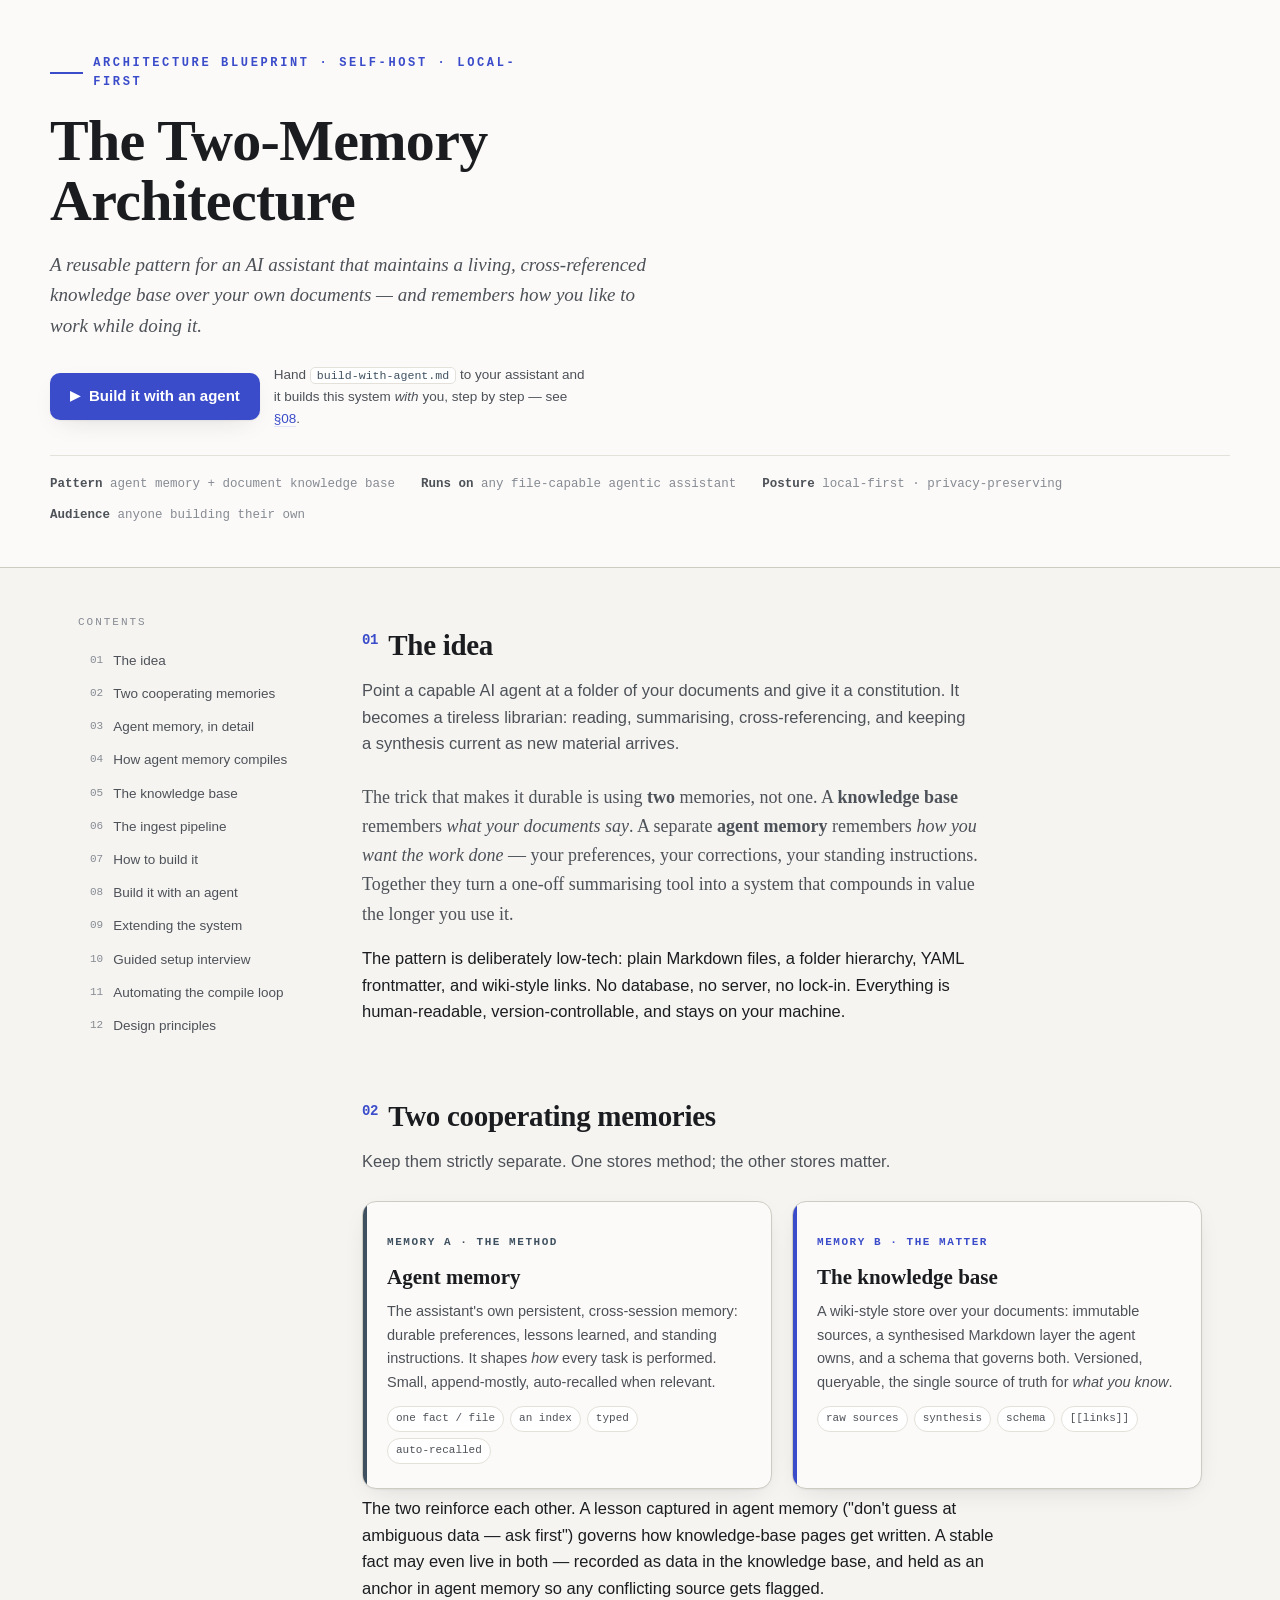
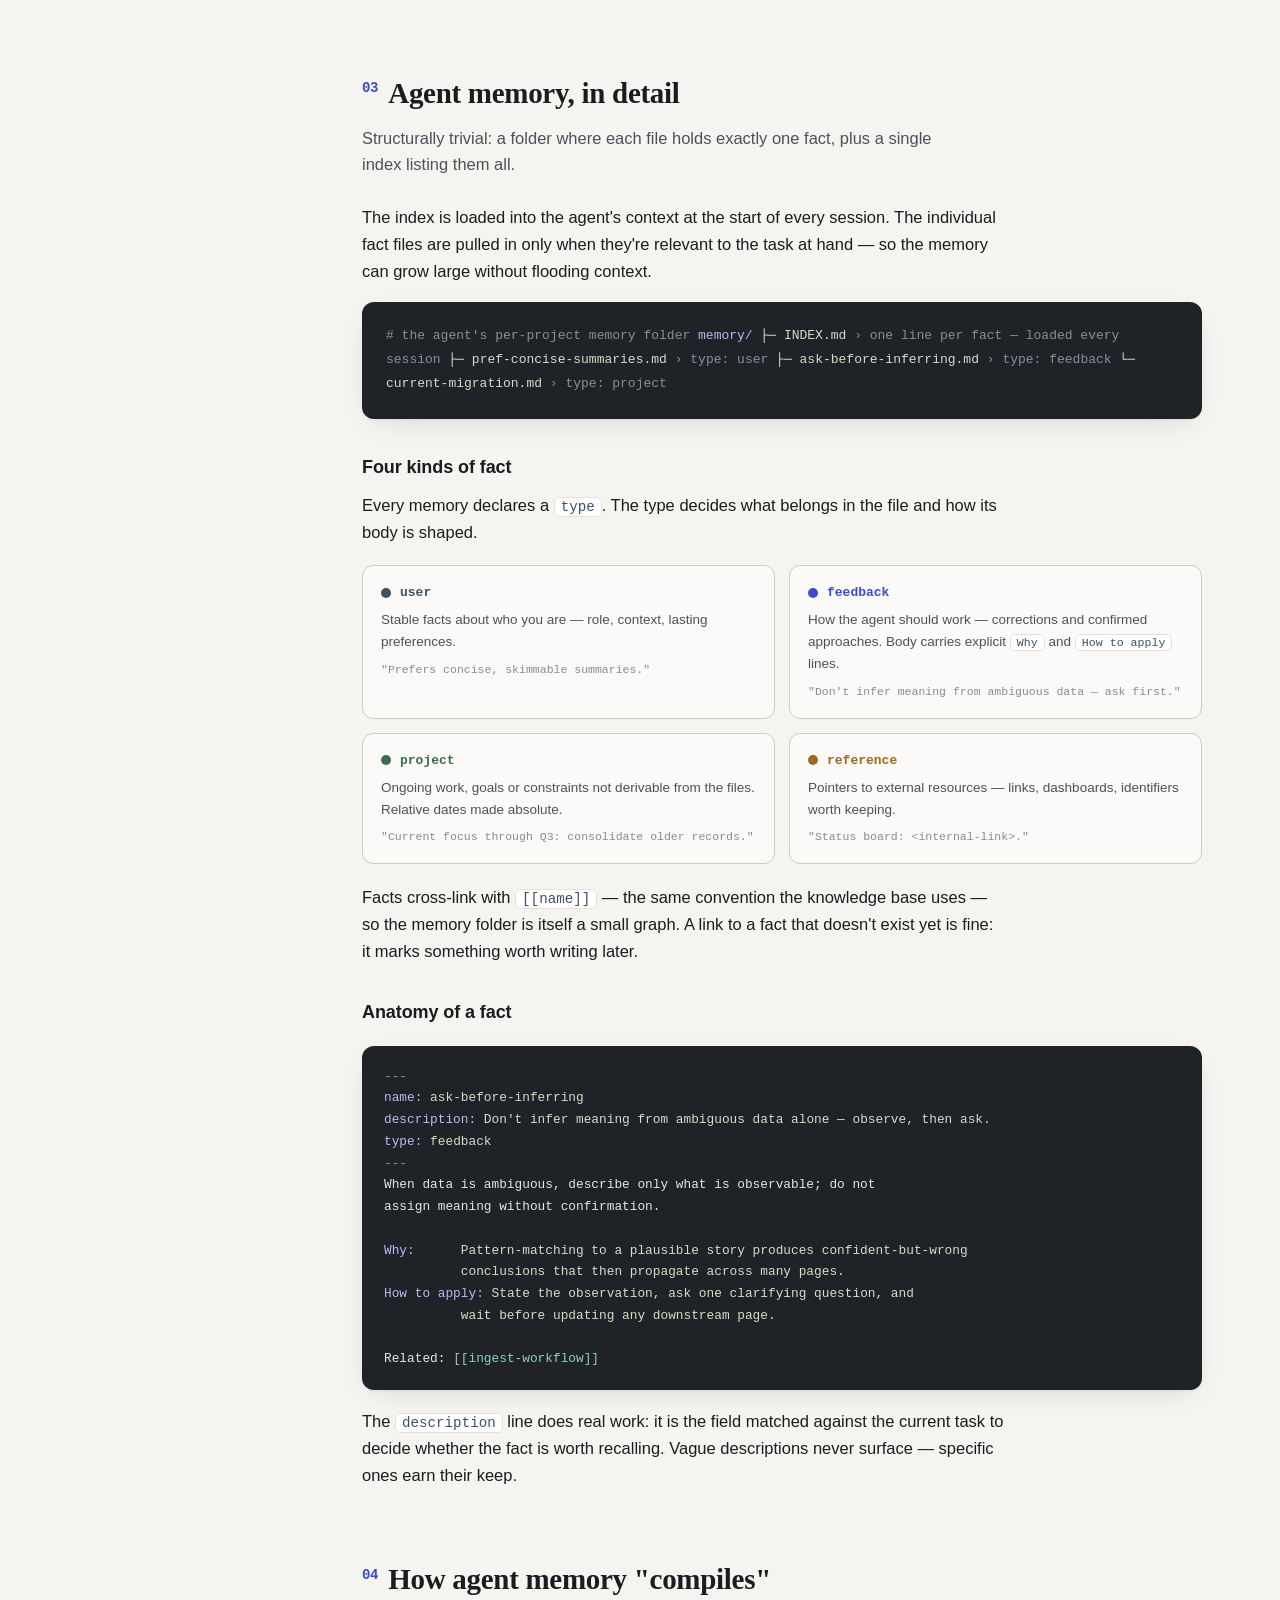
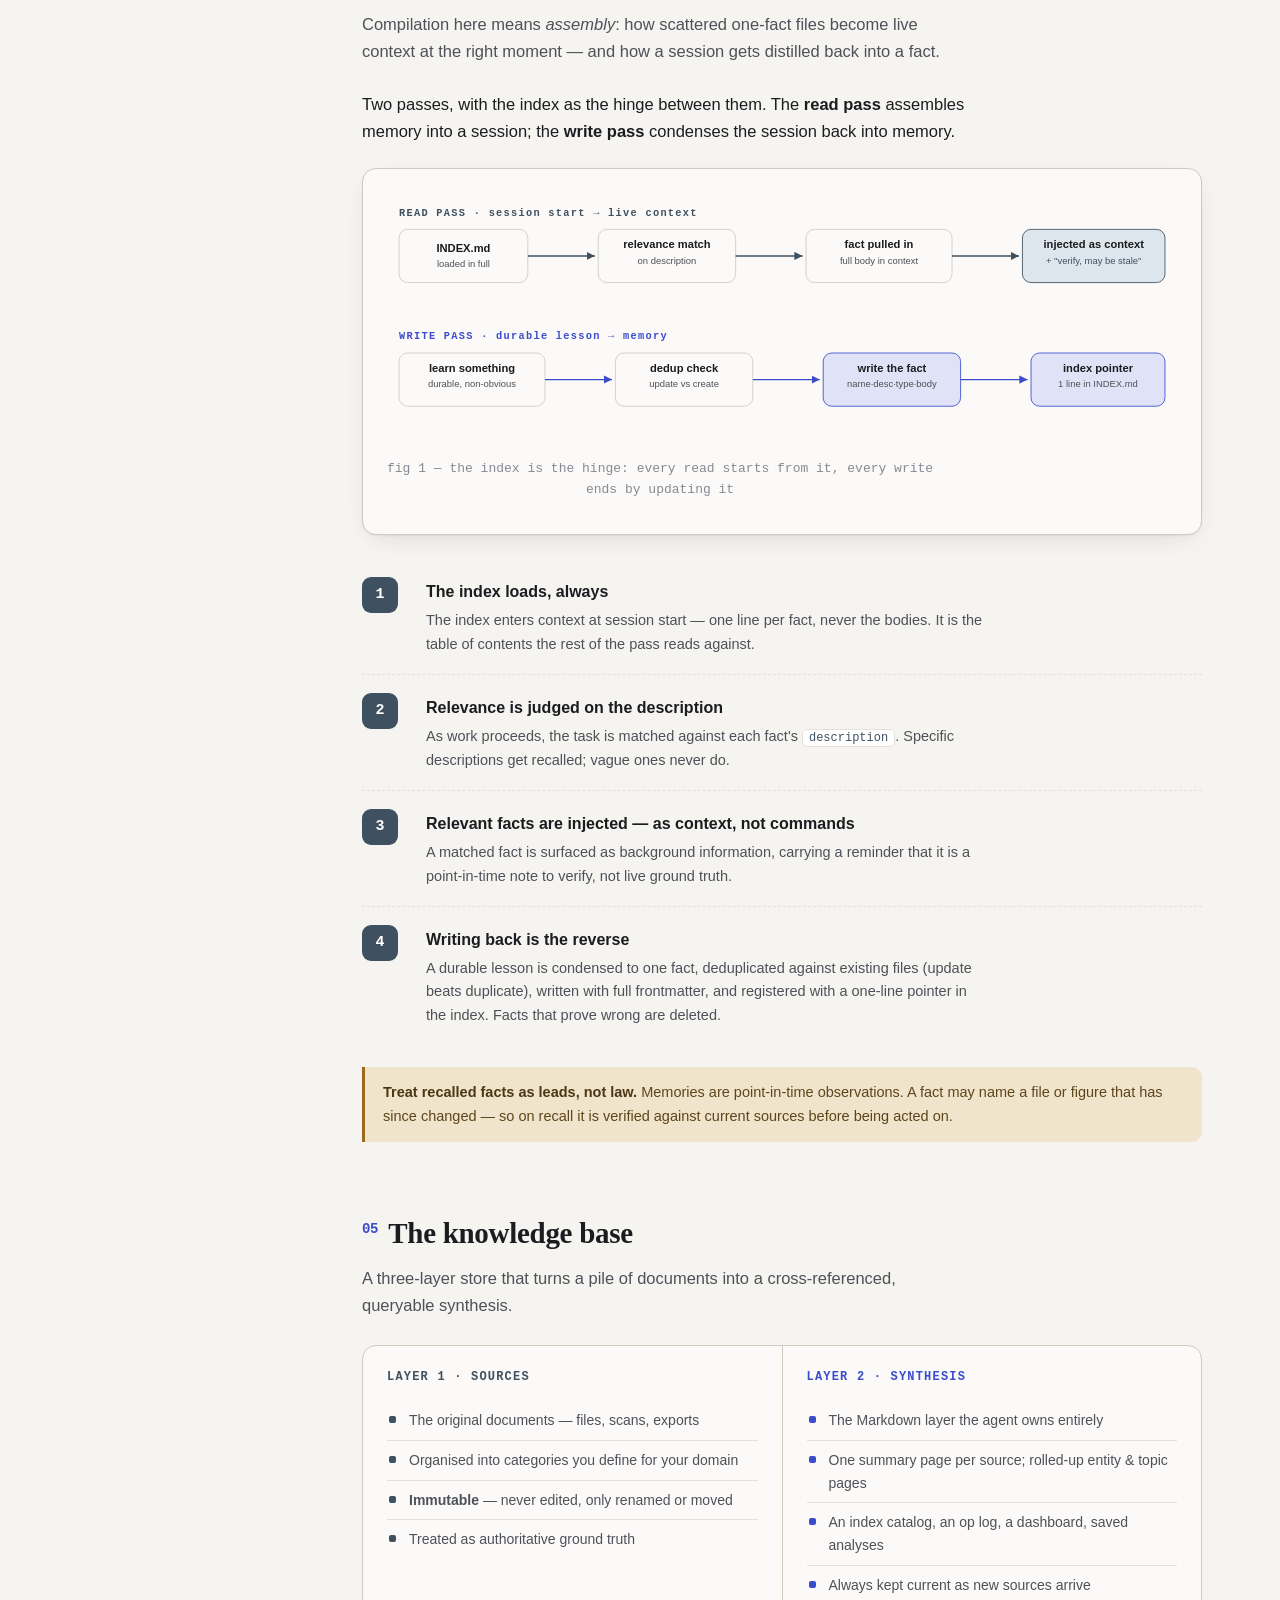
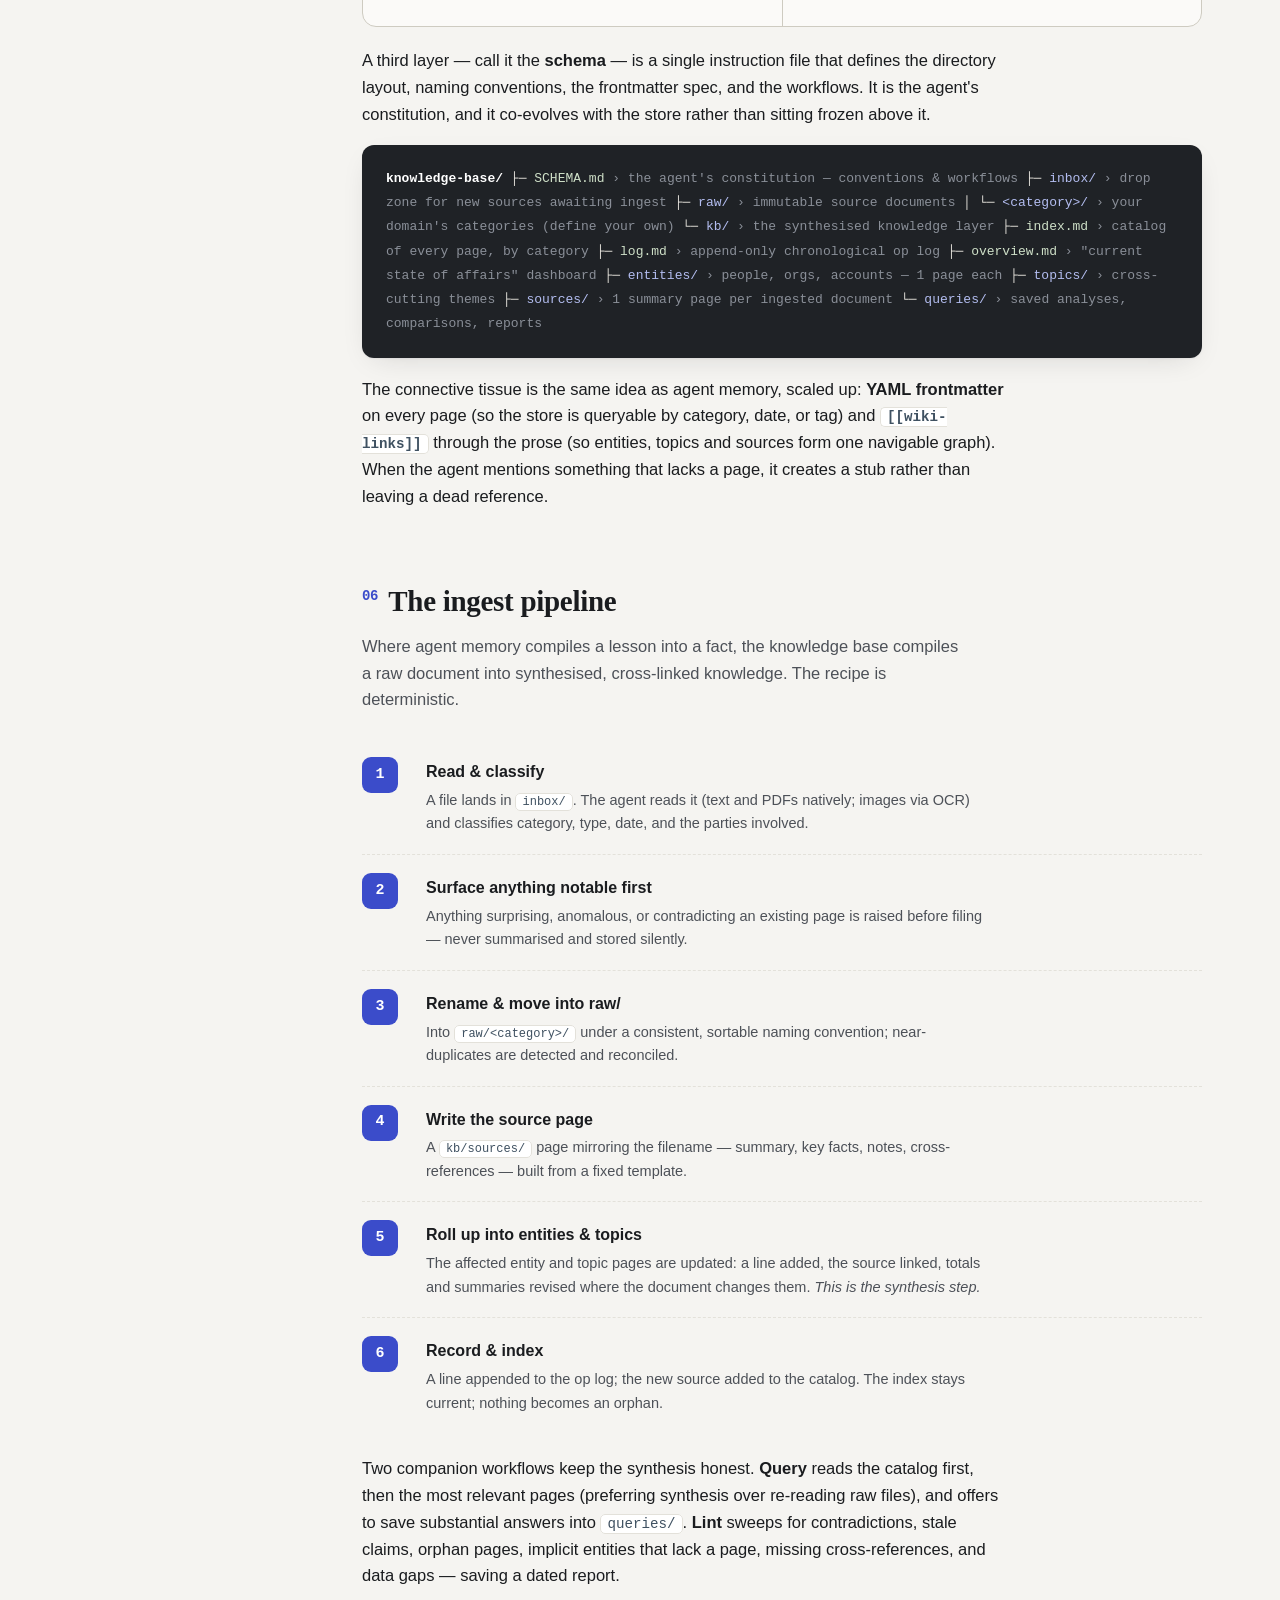
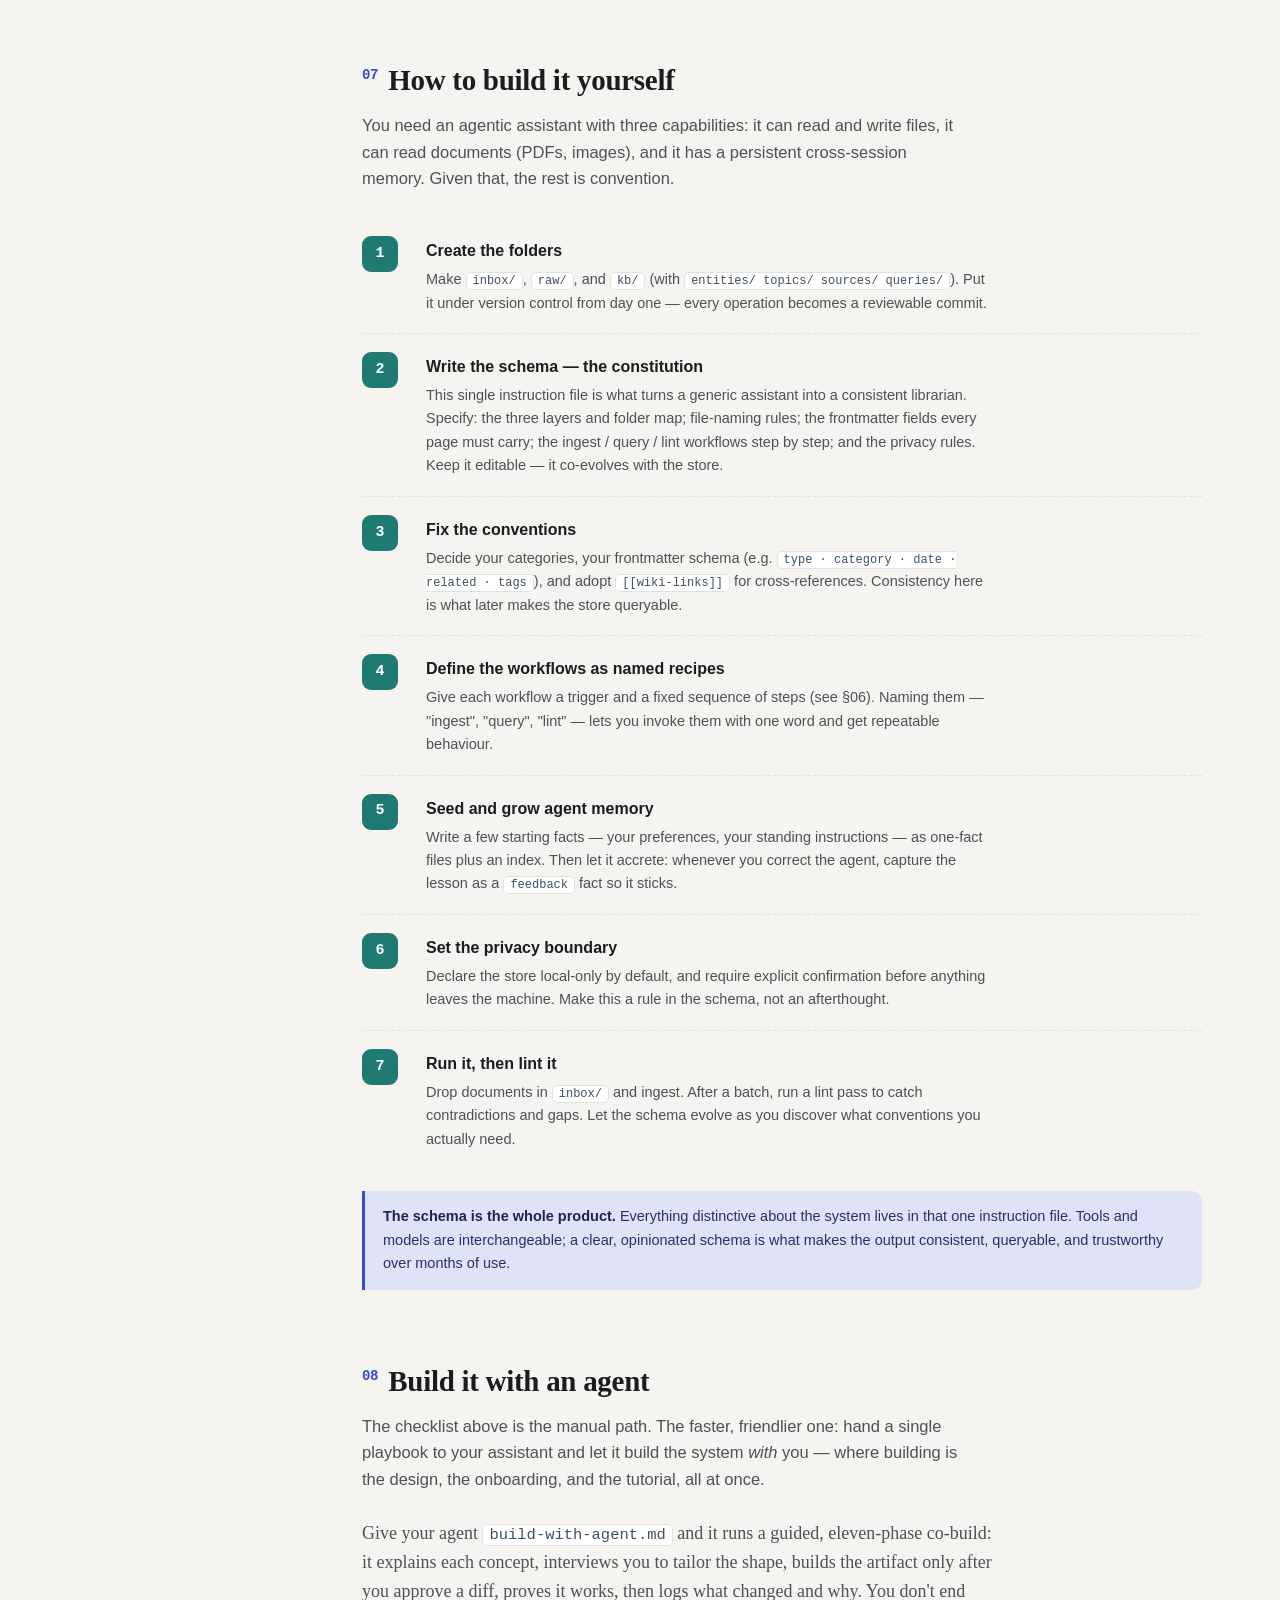
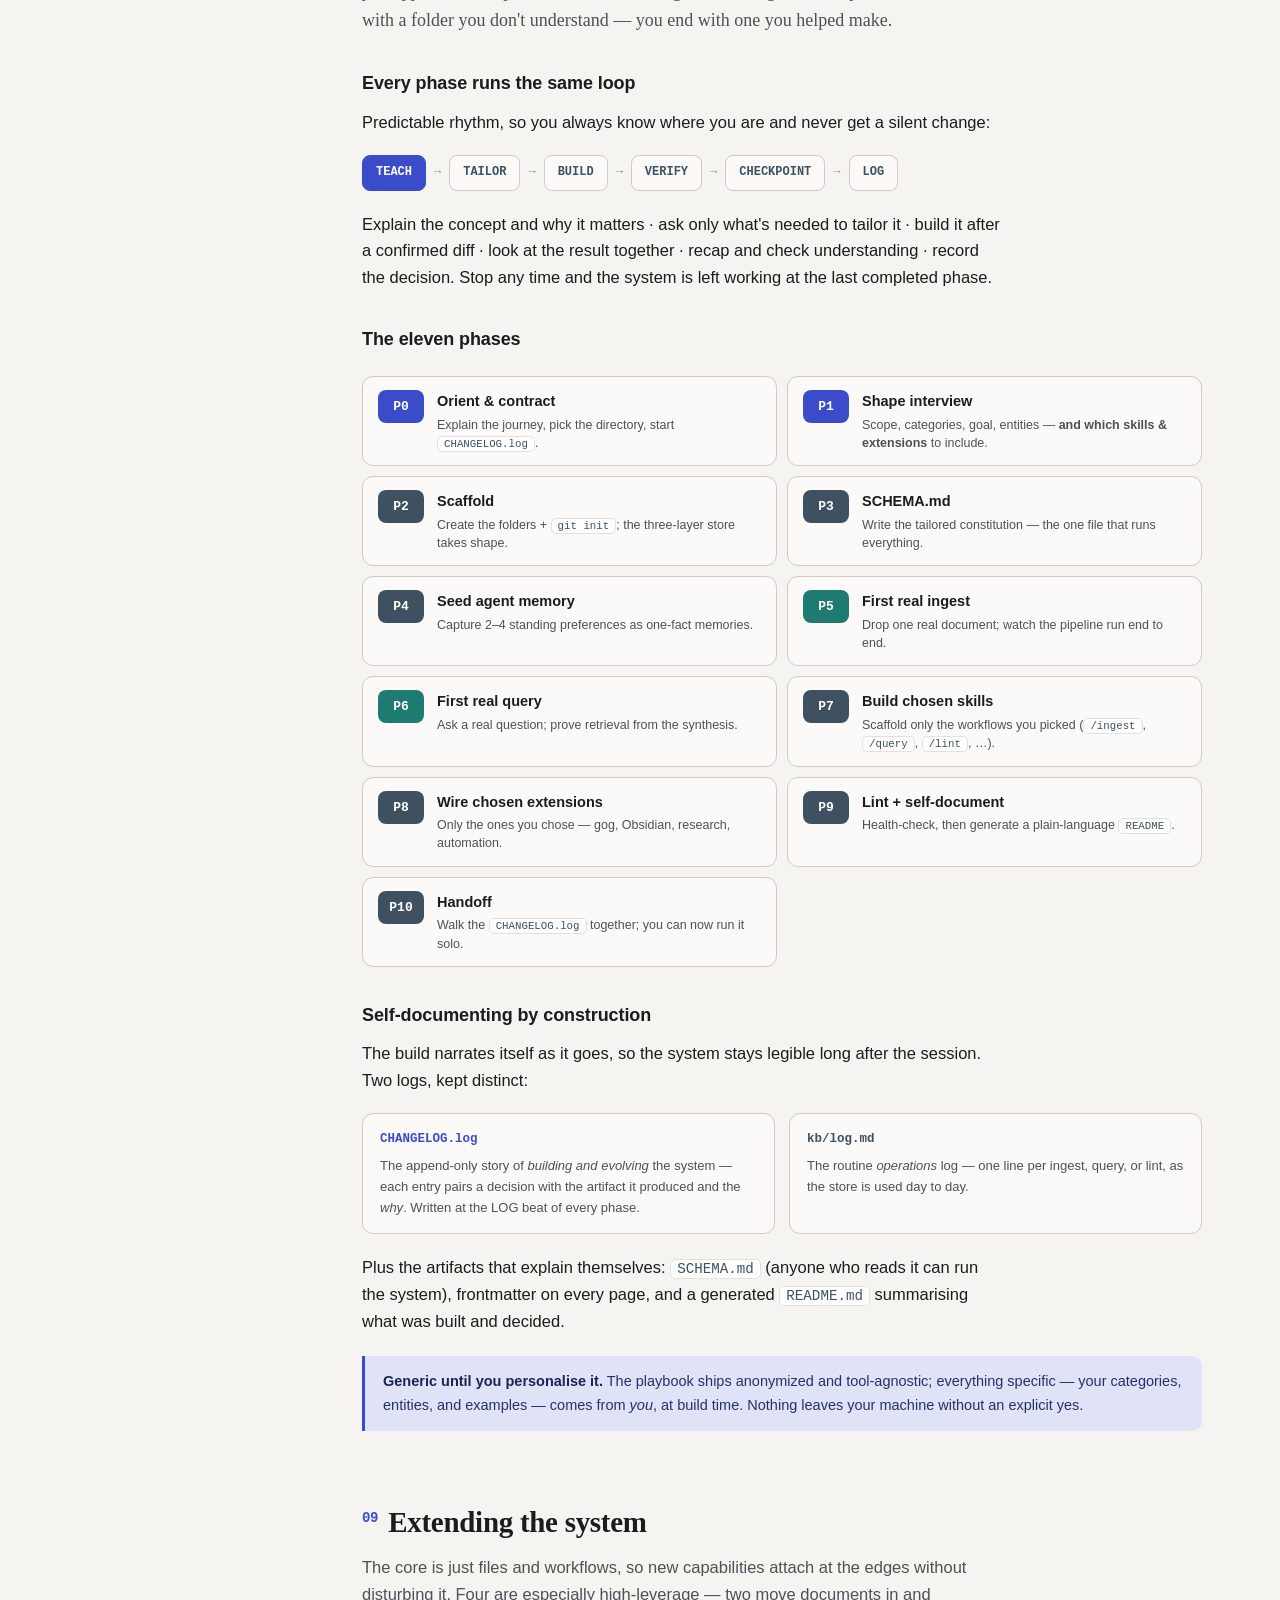
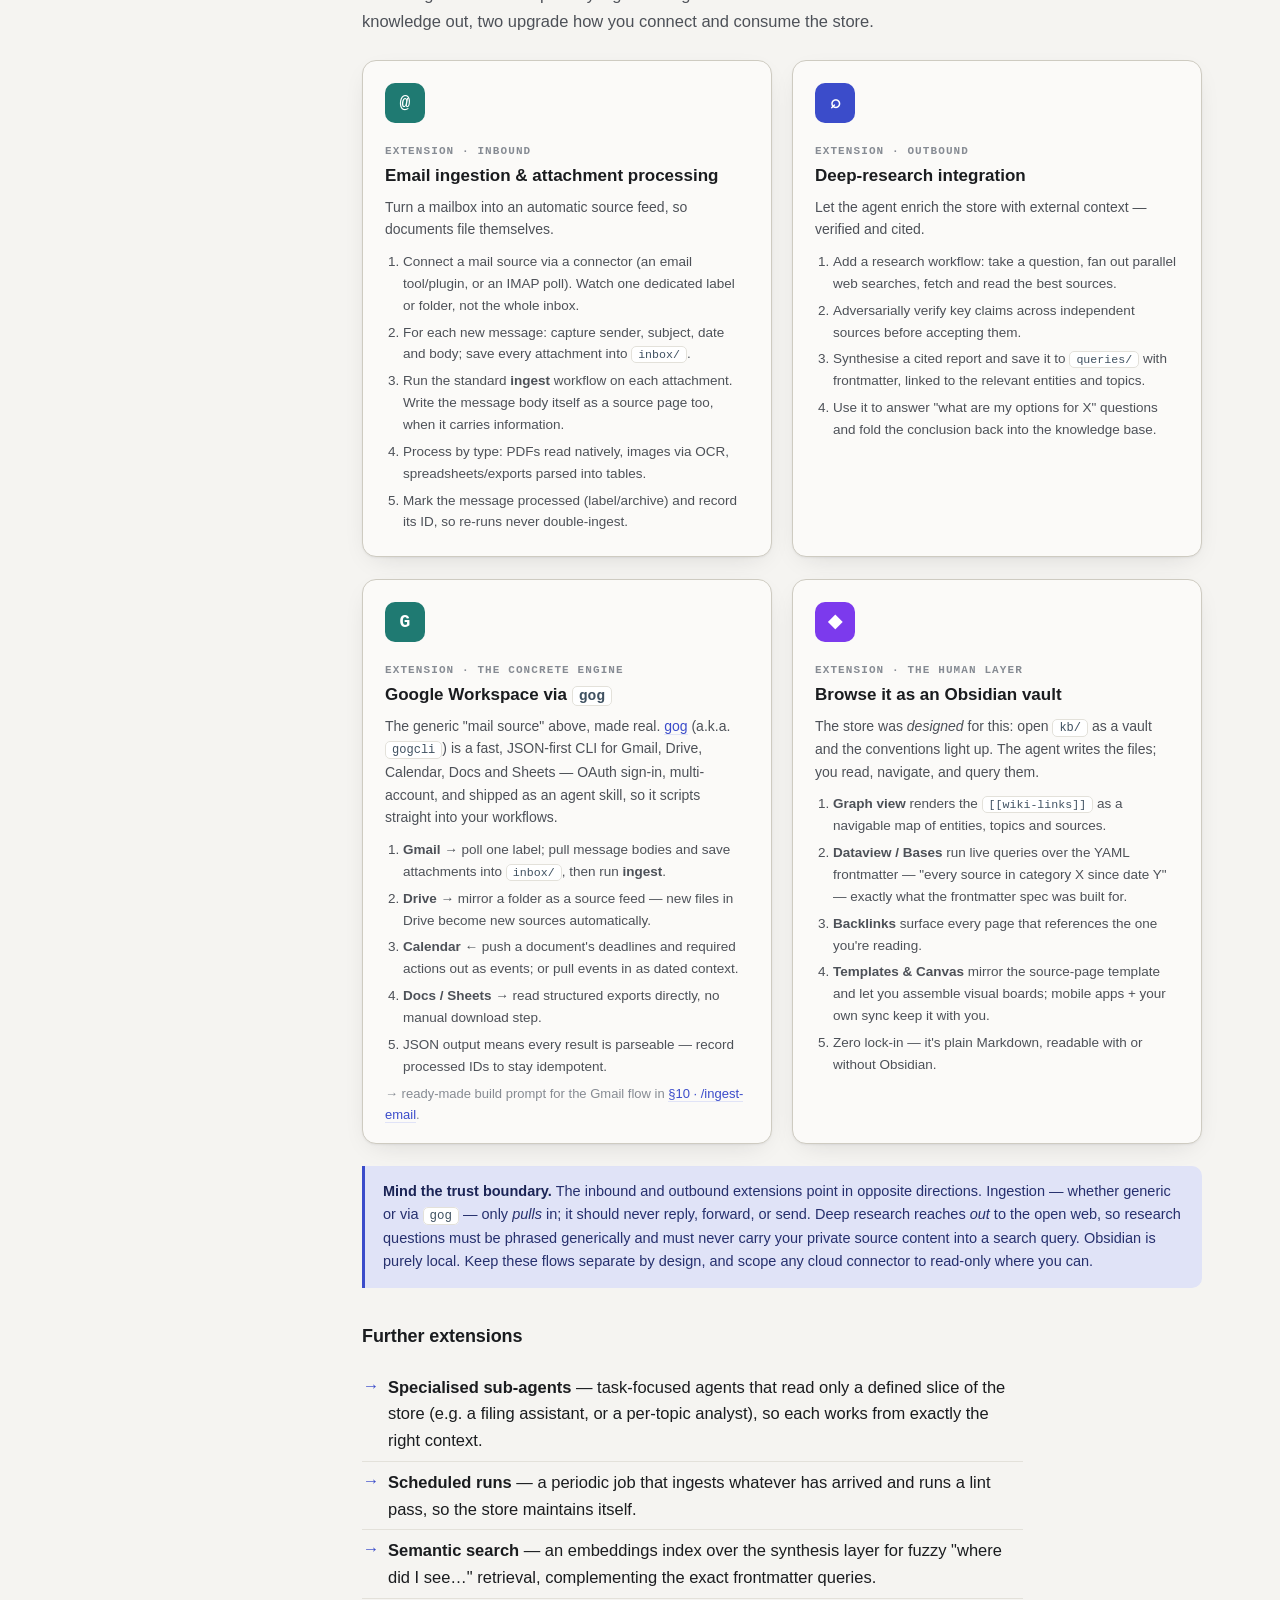
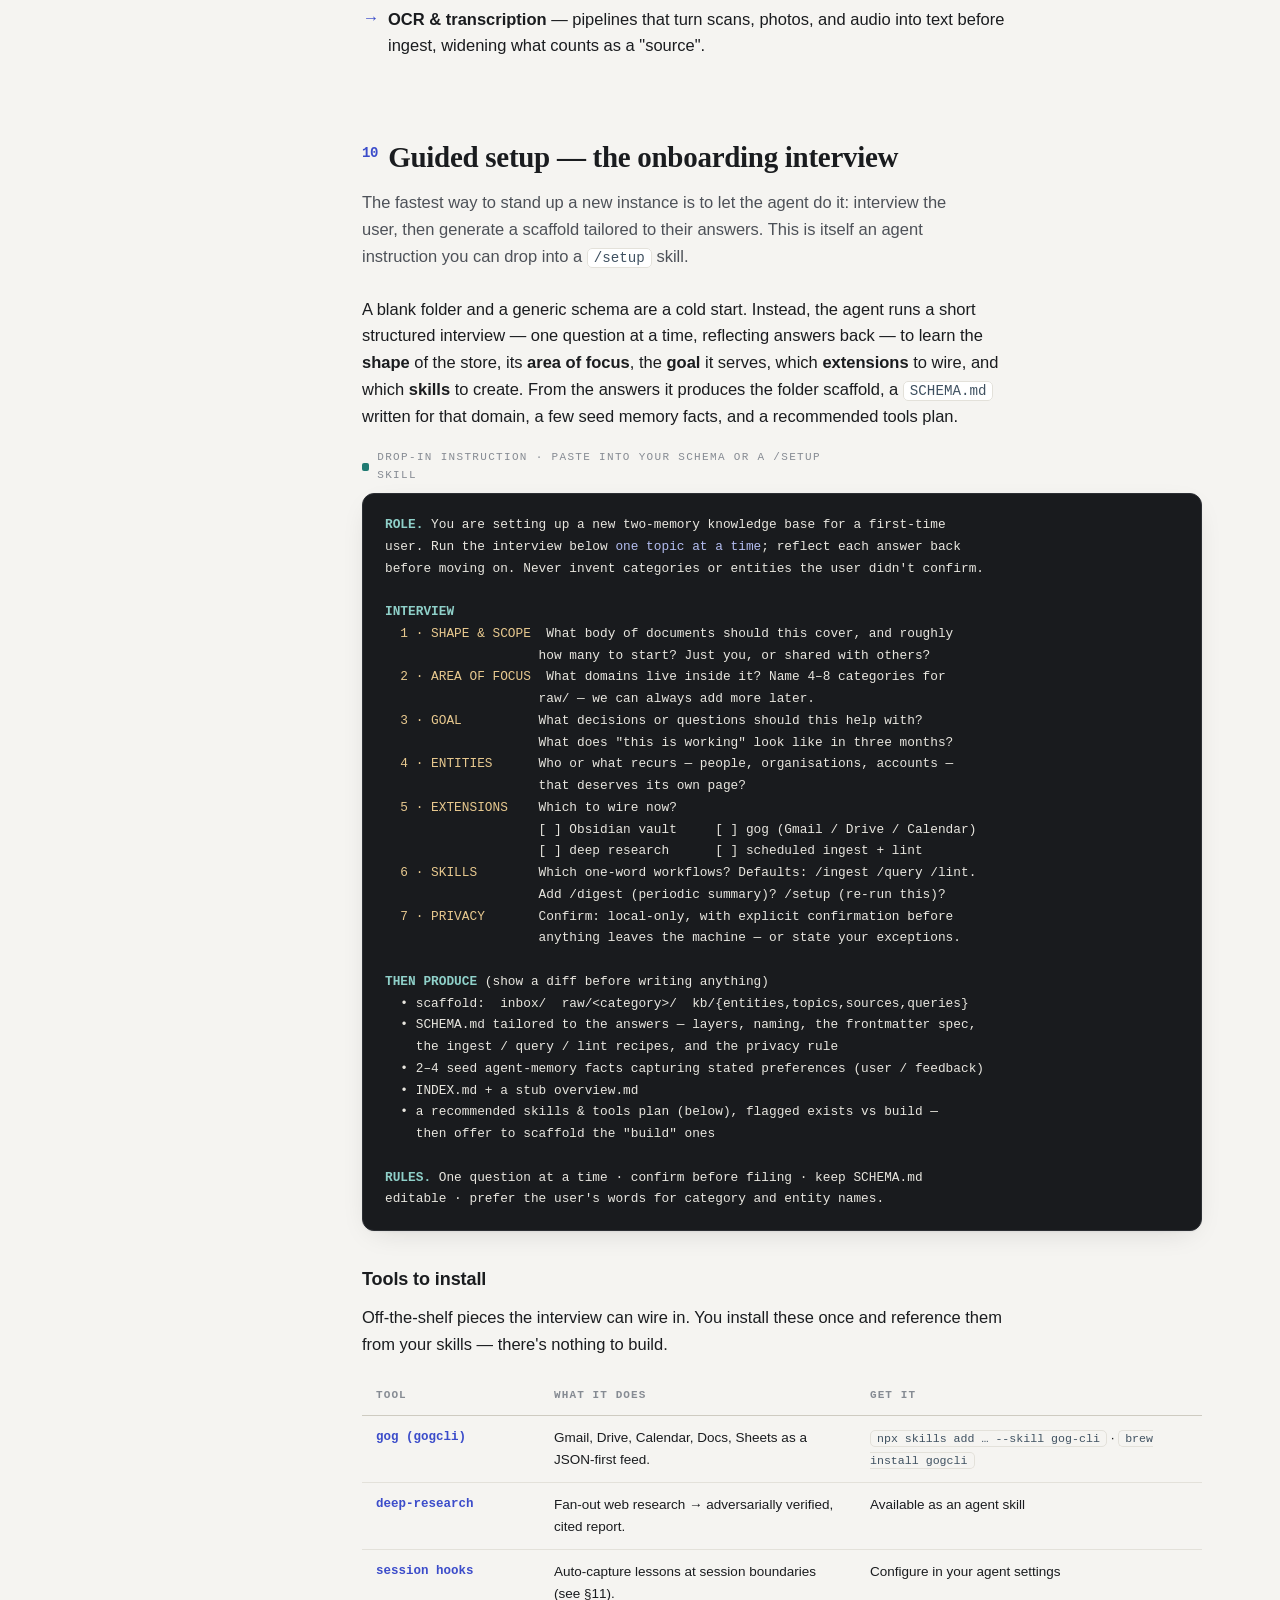
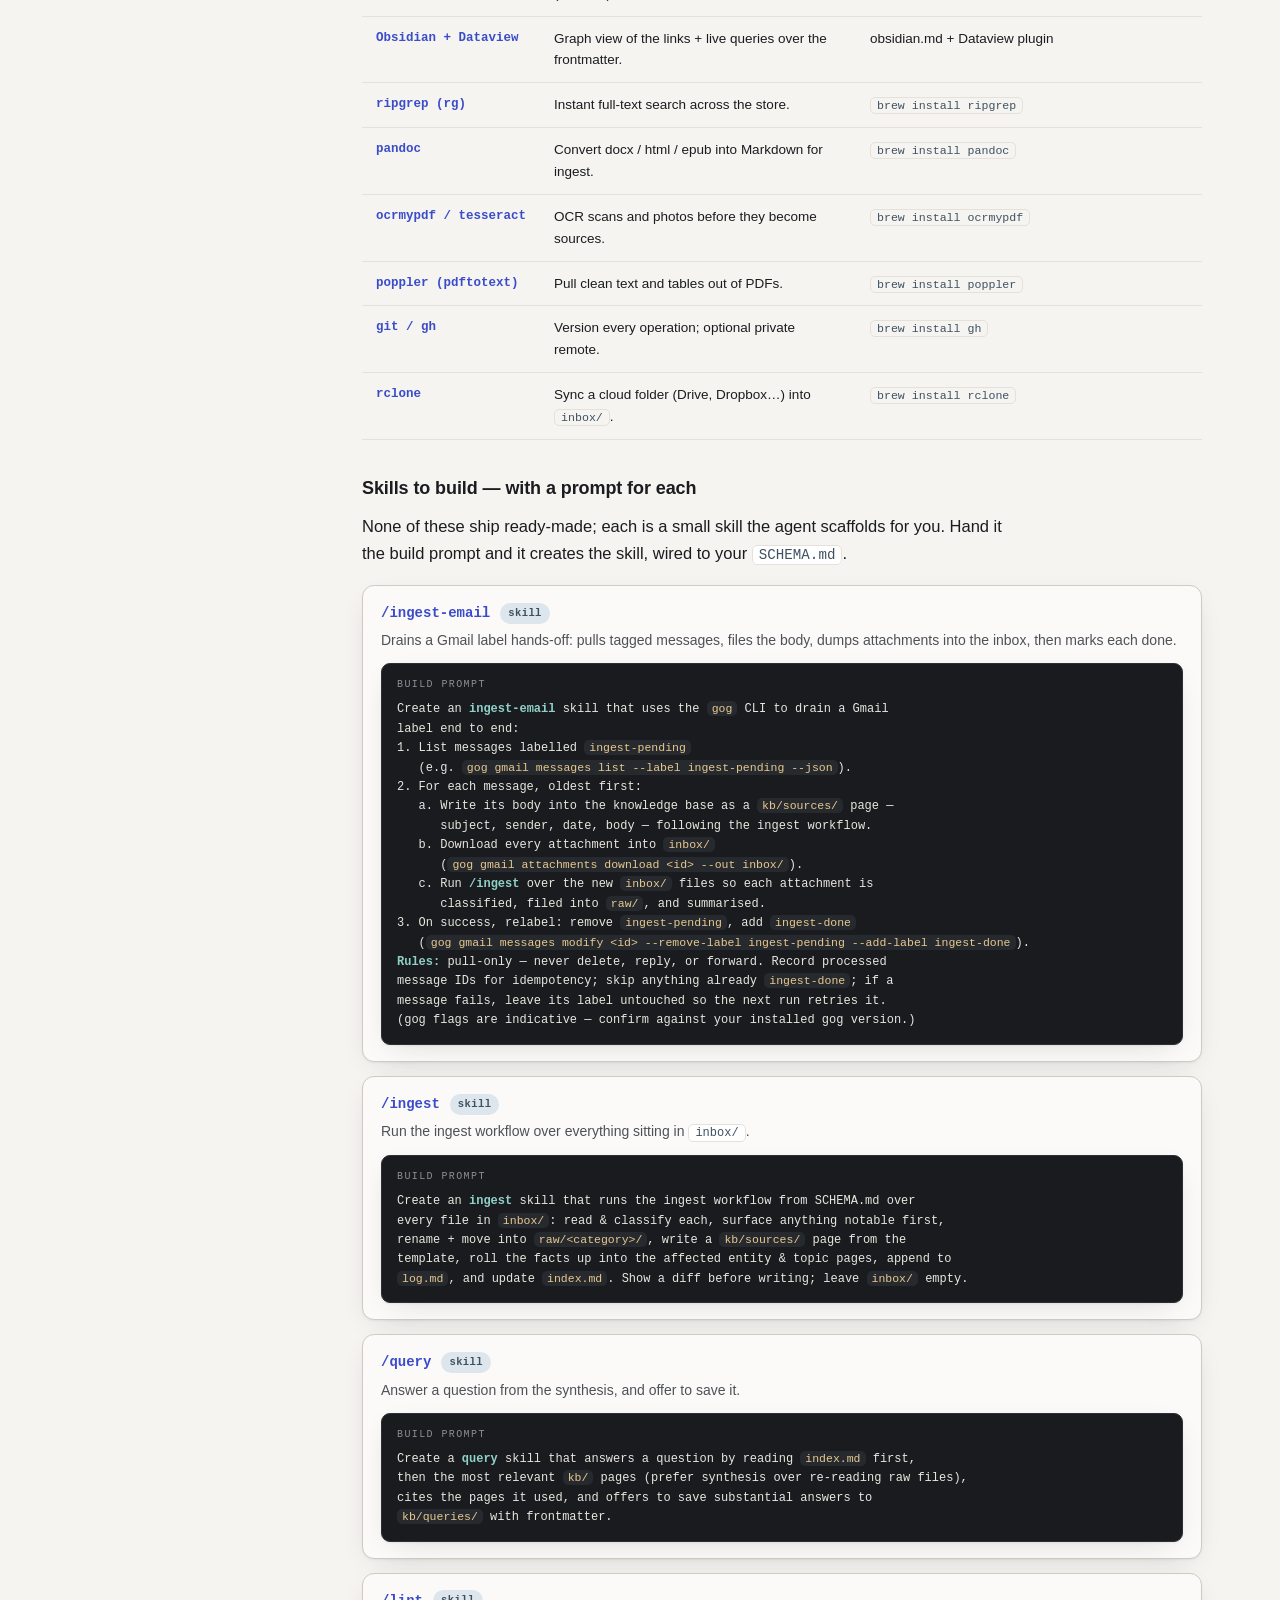
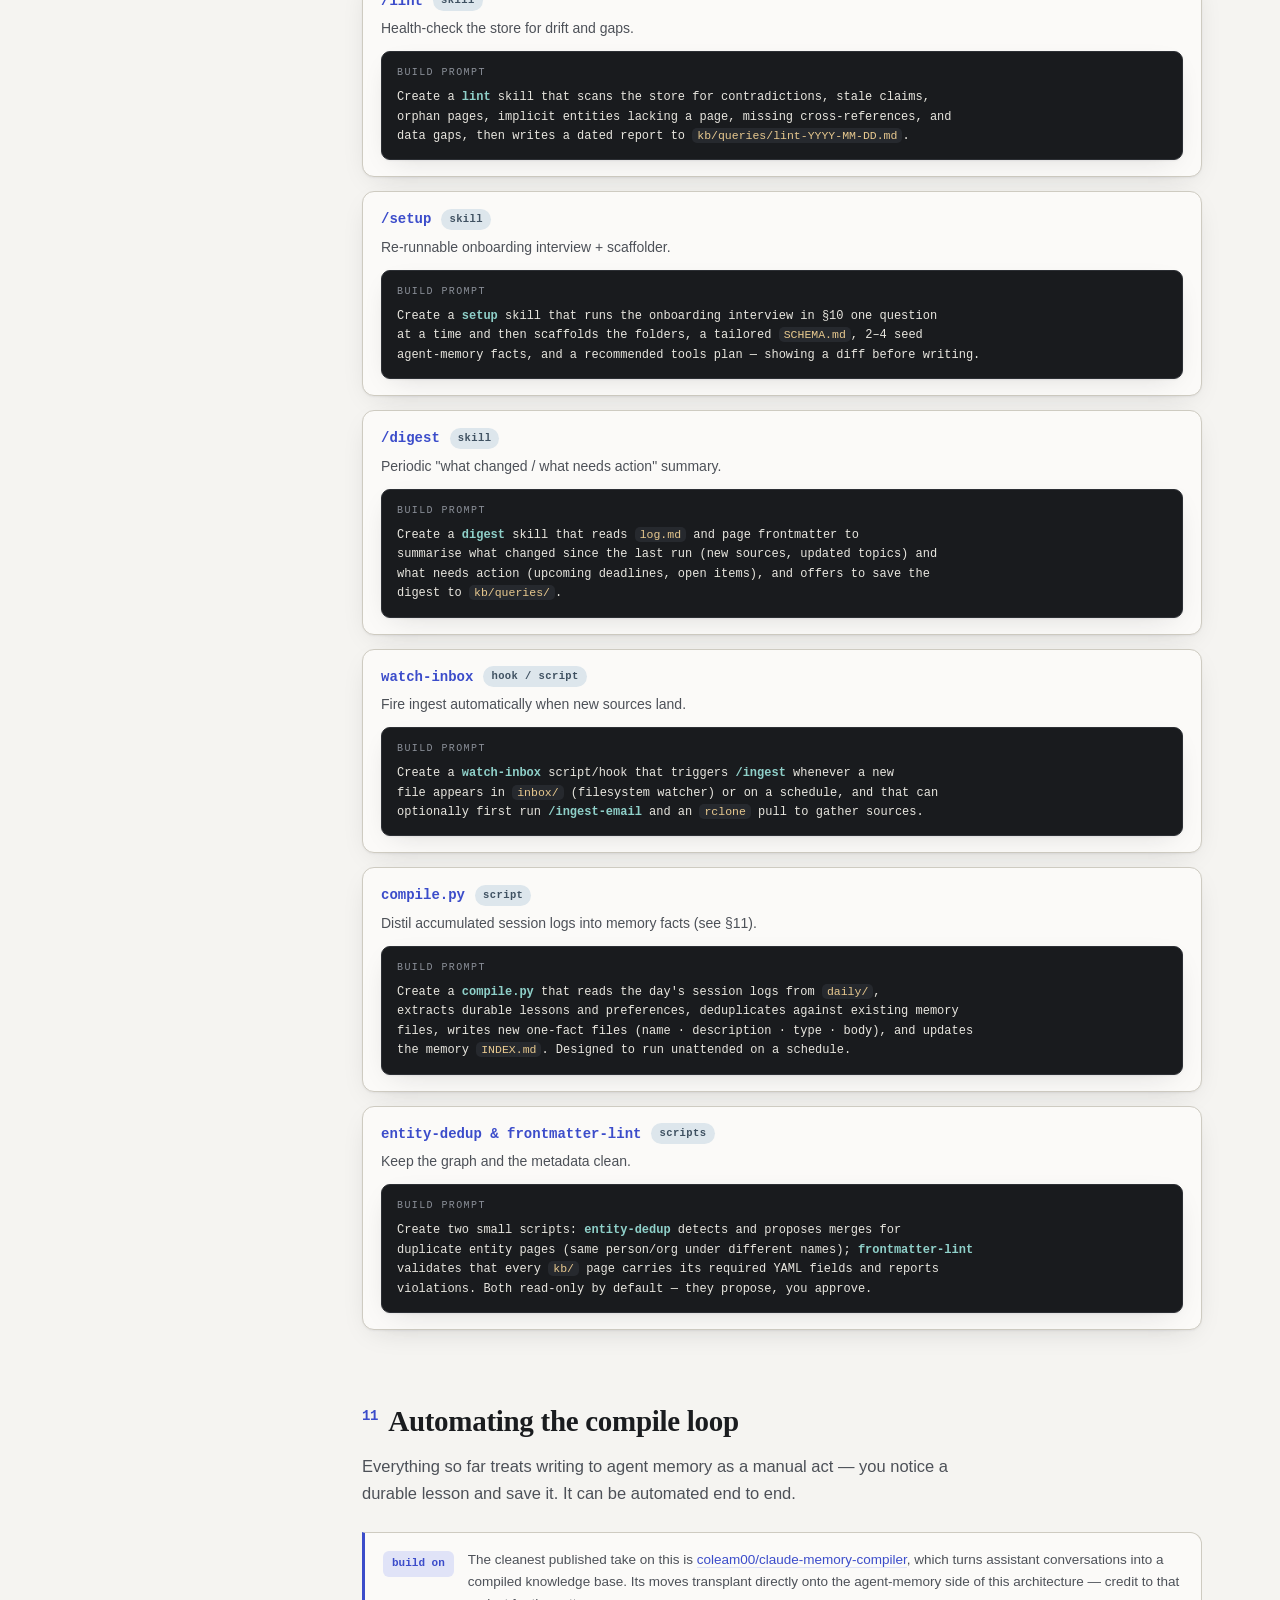
==== index.html @ e323eca2 "Initial commit: amanu — agent-driven two-memory knowledge base Point an AI agent at this repo; it re" ====
<!DOCTYPE html>
<html lang="en">
<head>
<meta charset="utf-8">
<meta http-equiv="refresh" content="0; url=knowledge-base-architecture.html">
<link rel="canonical" href="knowledge-base-architecture.html">
<title>amanu — redirecting to the overview…</title>
</head>
<body style="font-family:-apple-system,BlinkMacSystemFont,'Segoe UI',Roboto,sans-serif;background:#f5f4f1;color:#1a1c1f;display:flex;min-height:100vh;align-items:center;justify-content:center;margin:0">
  <p>Redirecting to the <a href="knowledge-base-architecture.html">amanu overview</a>…</p>
</body>
</html>
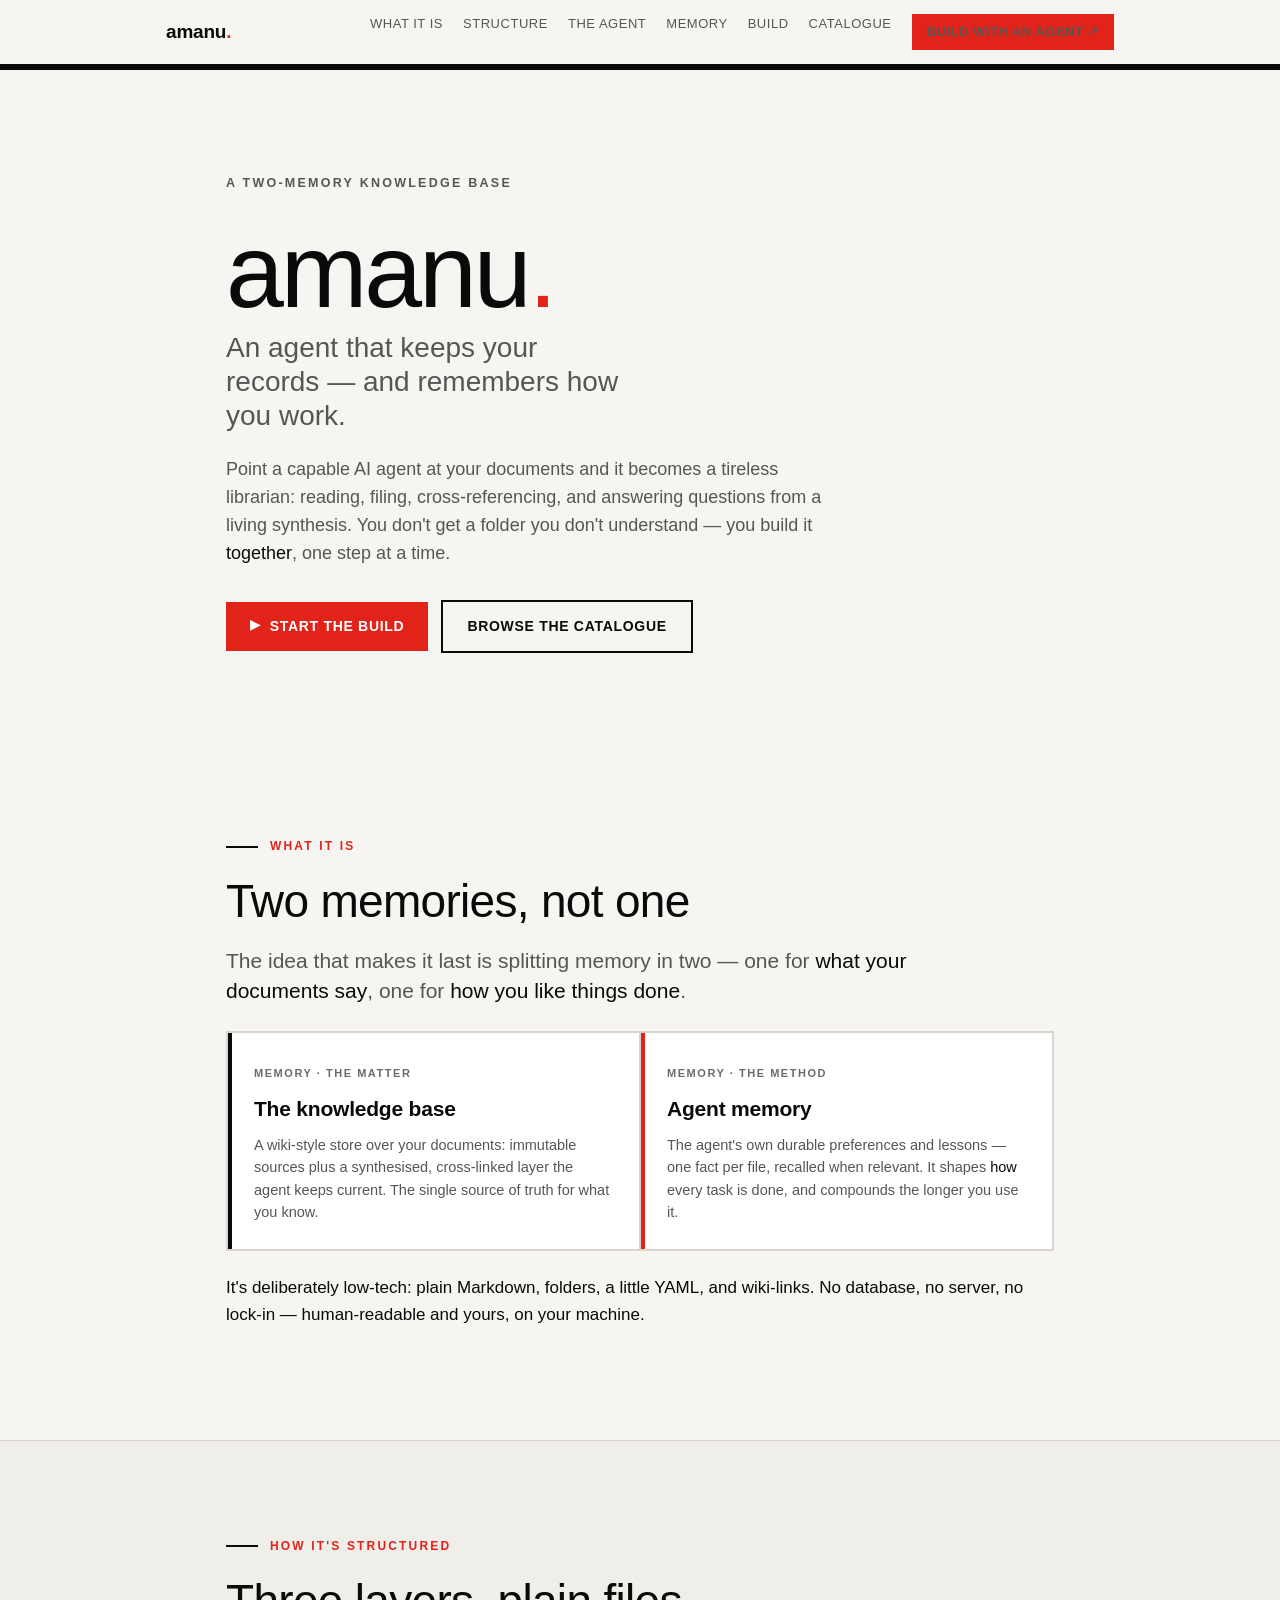
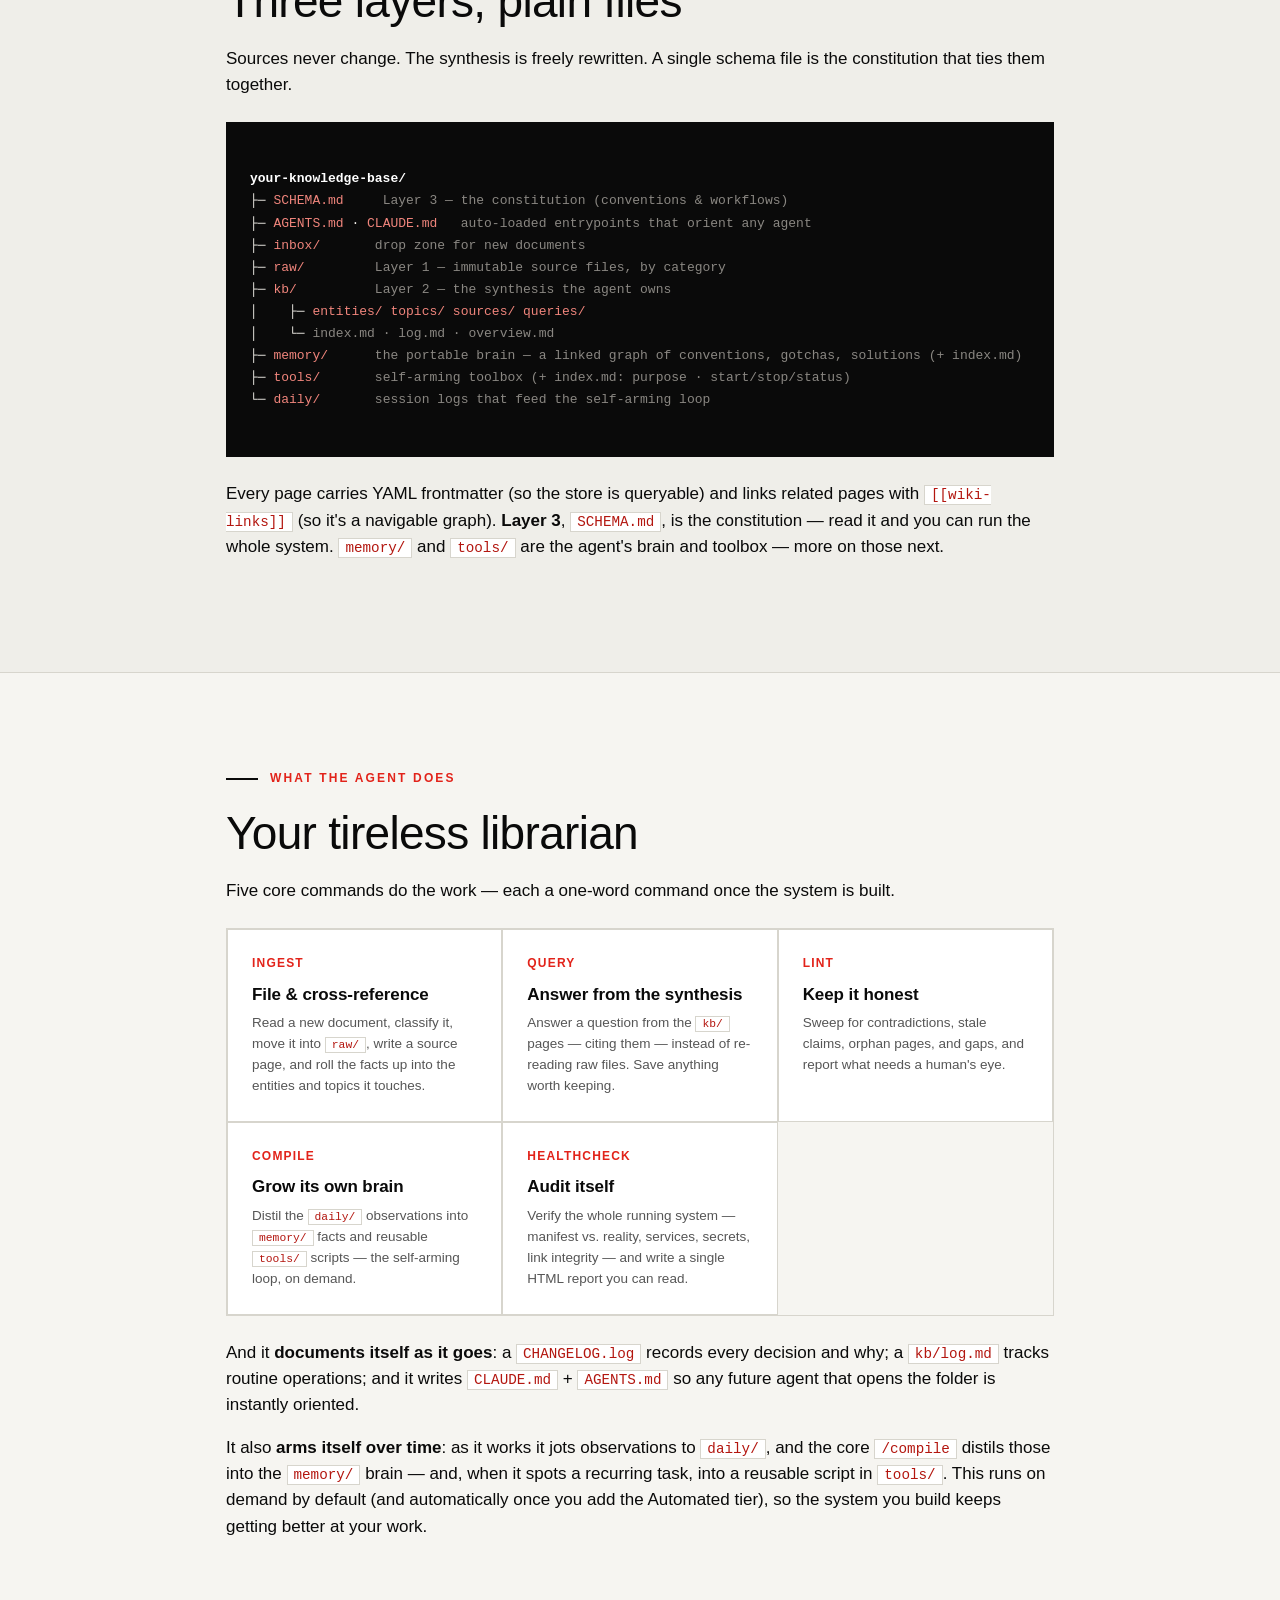
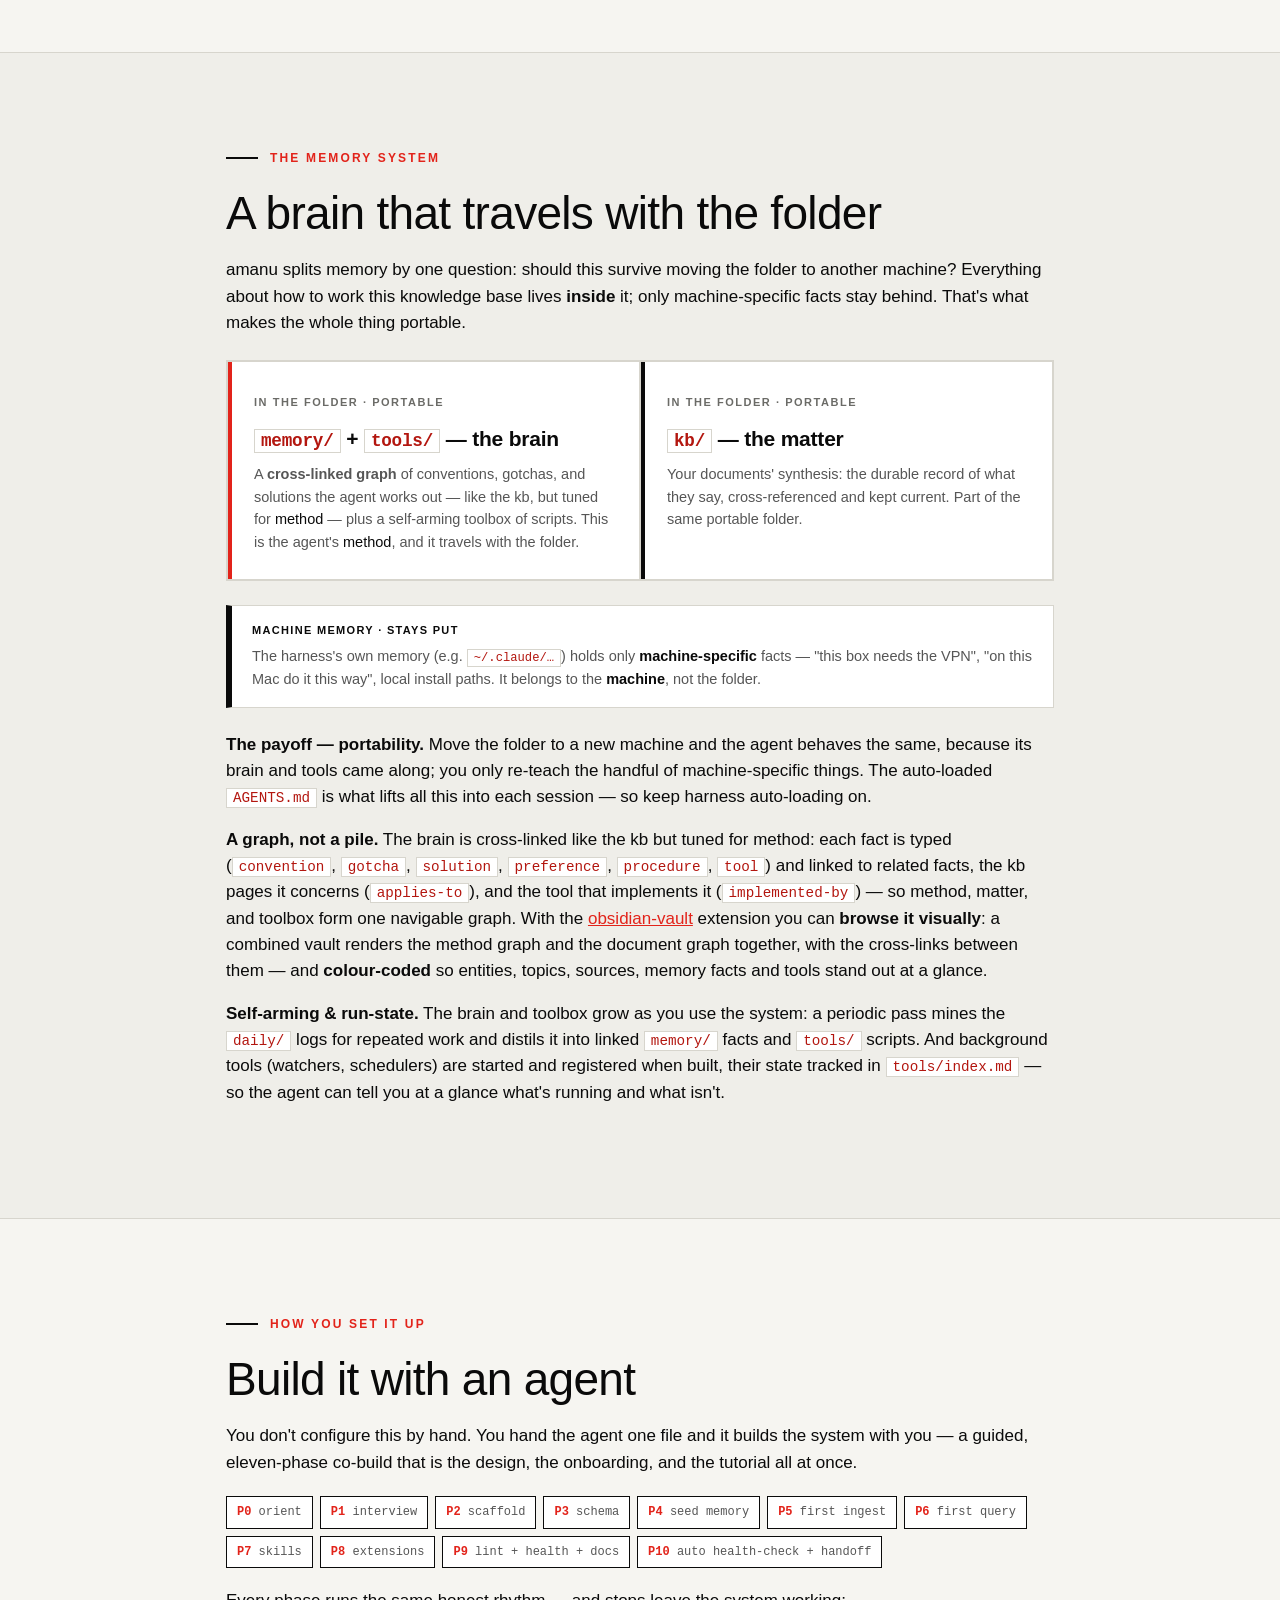
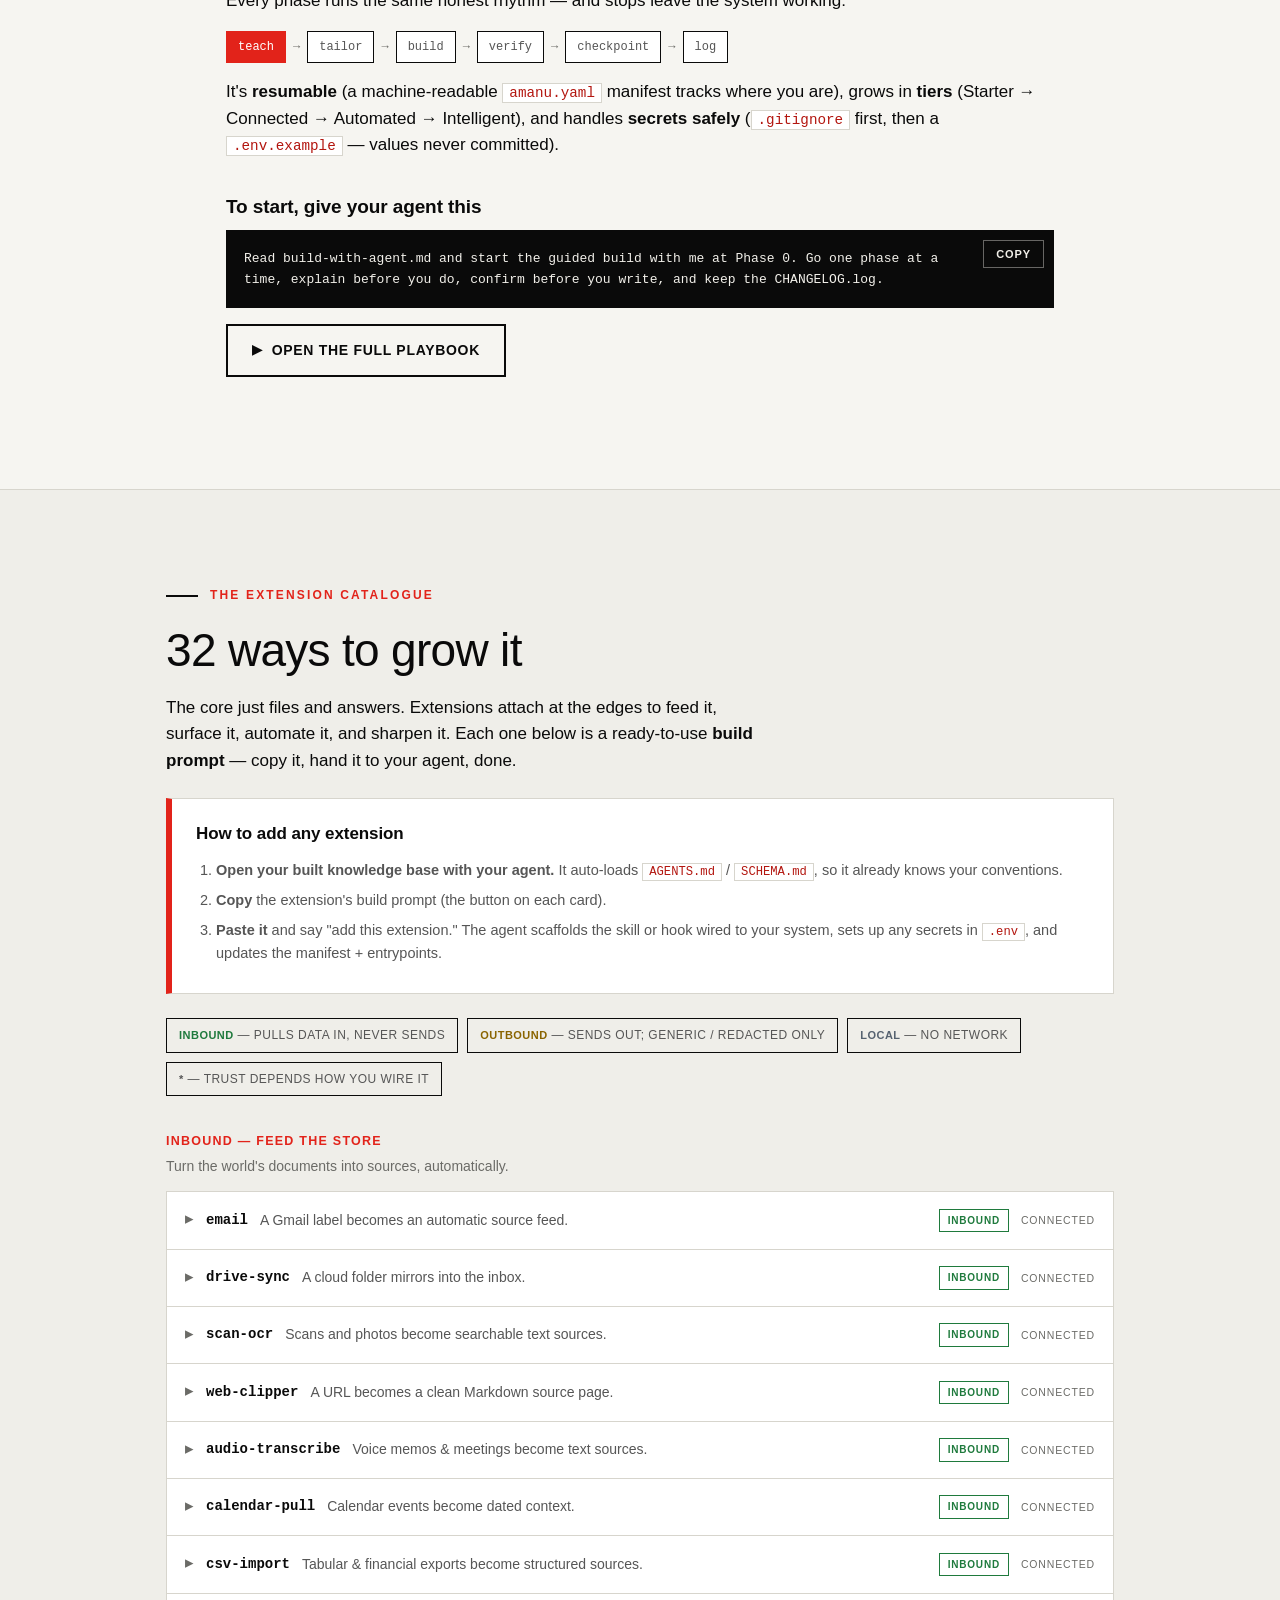
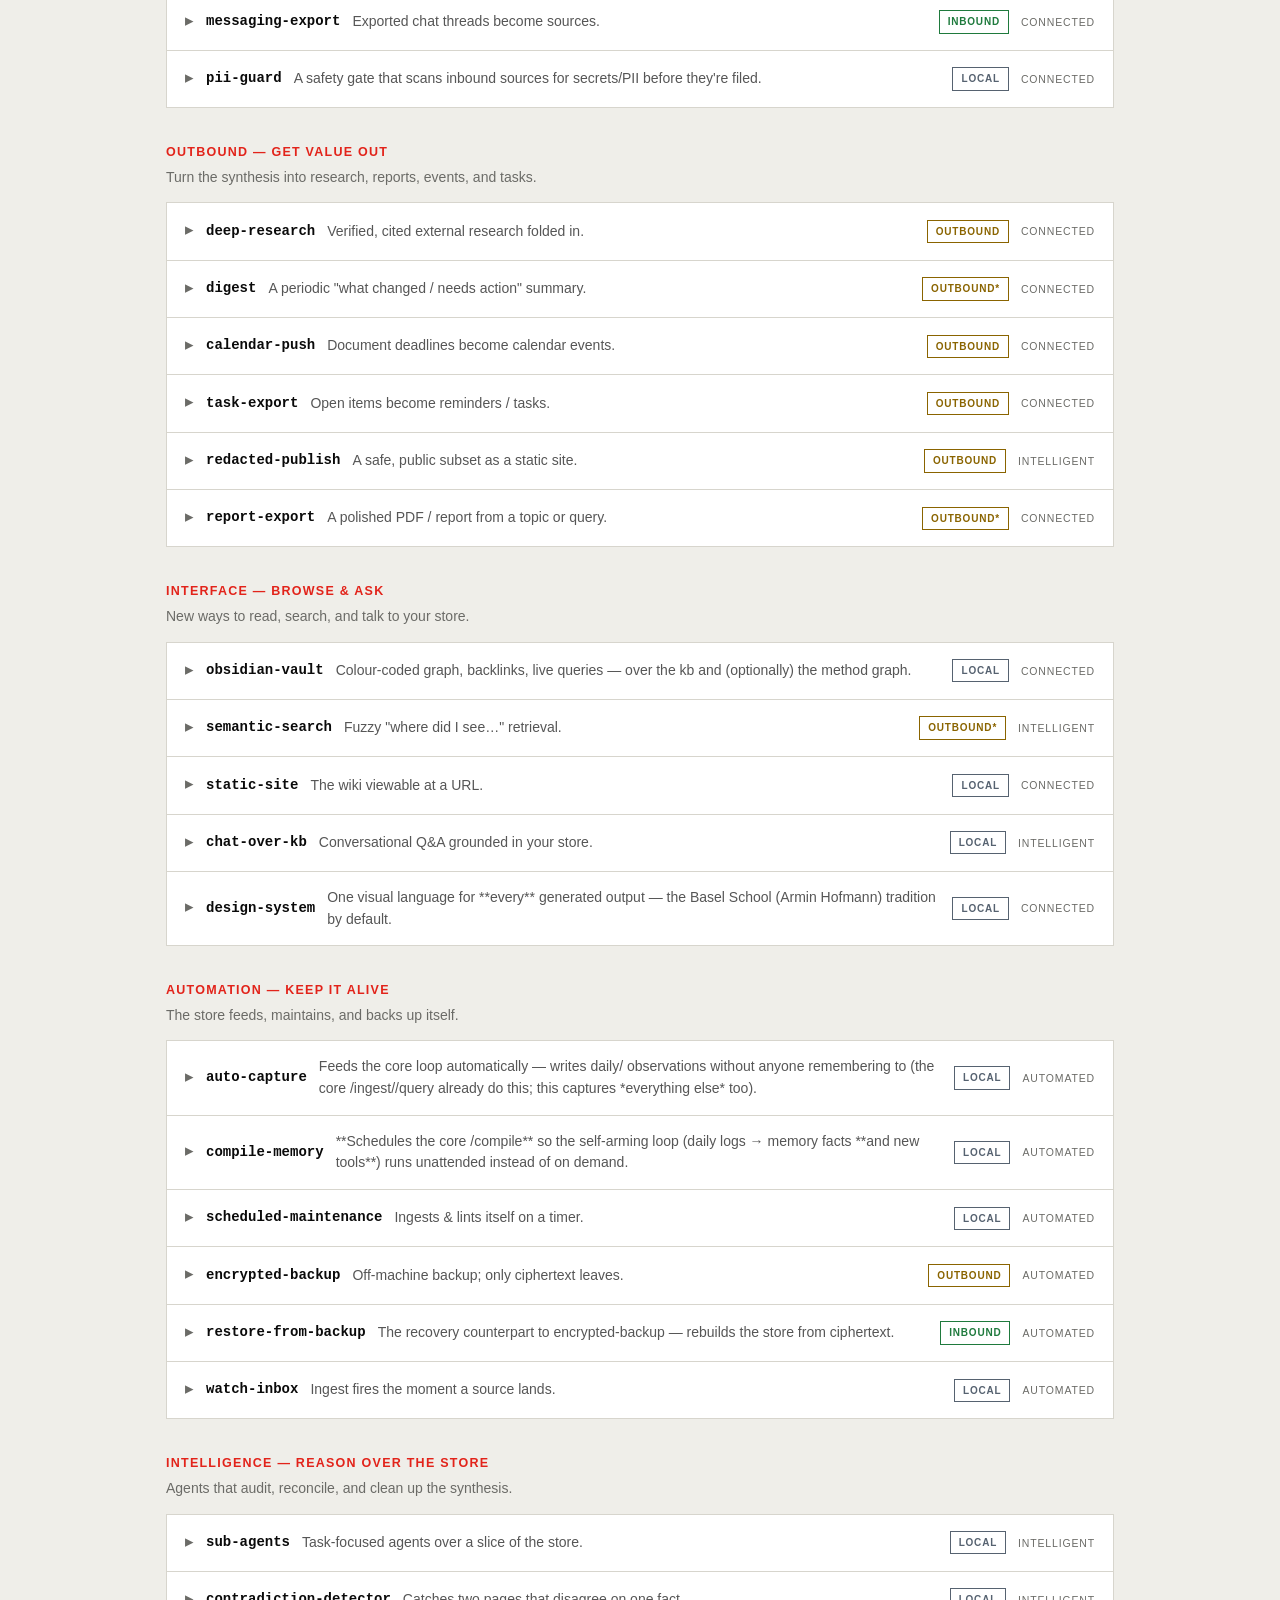
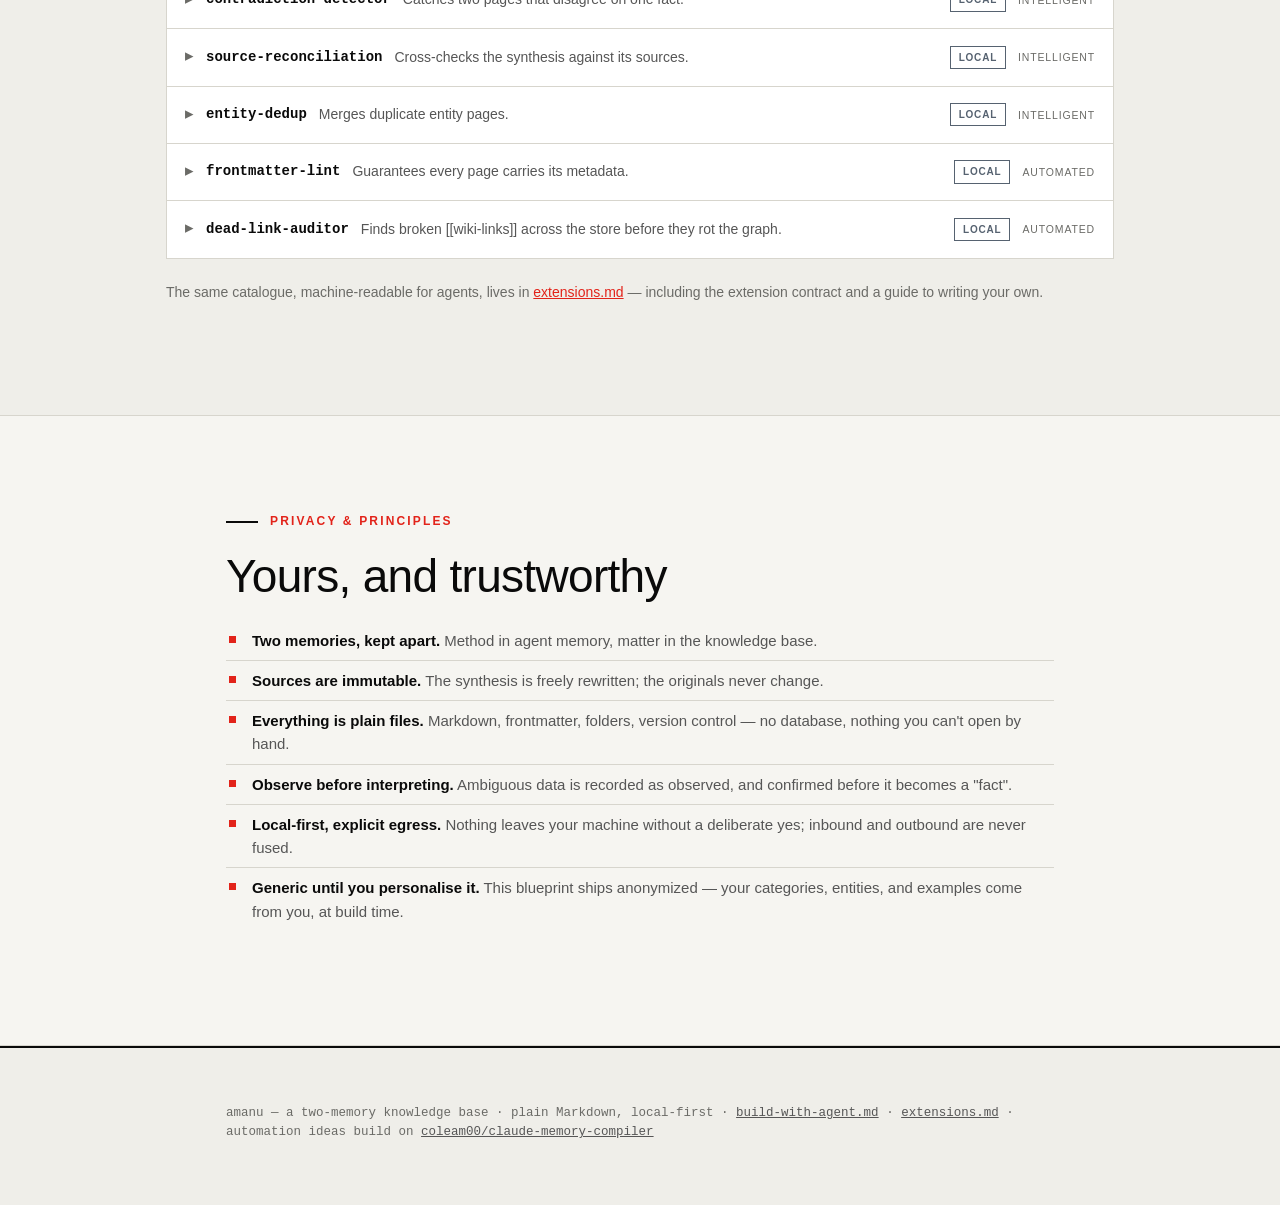
==== commit f08da430: "Add meta description + Open Graph/Twitter tags to the site Both the overview page and the index redi" ====
--- a/index.html
+++ b/index.html
@@ -4,6 +4,7 @@
 <meta charset="utf-8">
 <meta http-equiv="refresh" content="0; url=knowledge-base-architecture.html">
 <link rel="canonical" href="knowledge-base-architecture.html">
+<meta name="description" content="amanu — point an AI agent at this repo and it builds a living, cross-referenced knowledge base over your documents, with you, step by step. Local-first, self-arming memory, 32 extensions.">
 <title>amanu — redirecting to the overview…</title>
 </head>
 <body style="font-family:-apple-system,BlinkMacSystemFont,'Segoe UI',Roboto,sans-serif;background:#f5f4f1;color:#1a1c1f;display:flex;min-height:100vh;align-items:center;justify-content:center;margin:0">
